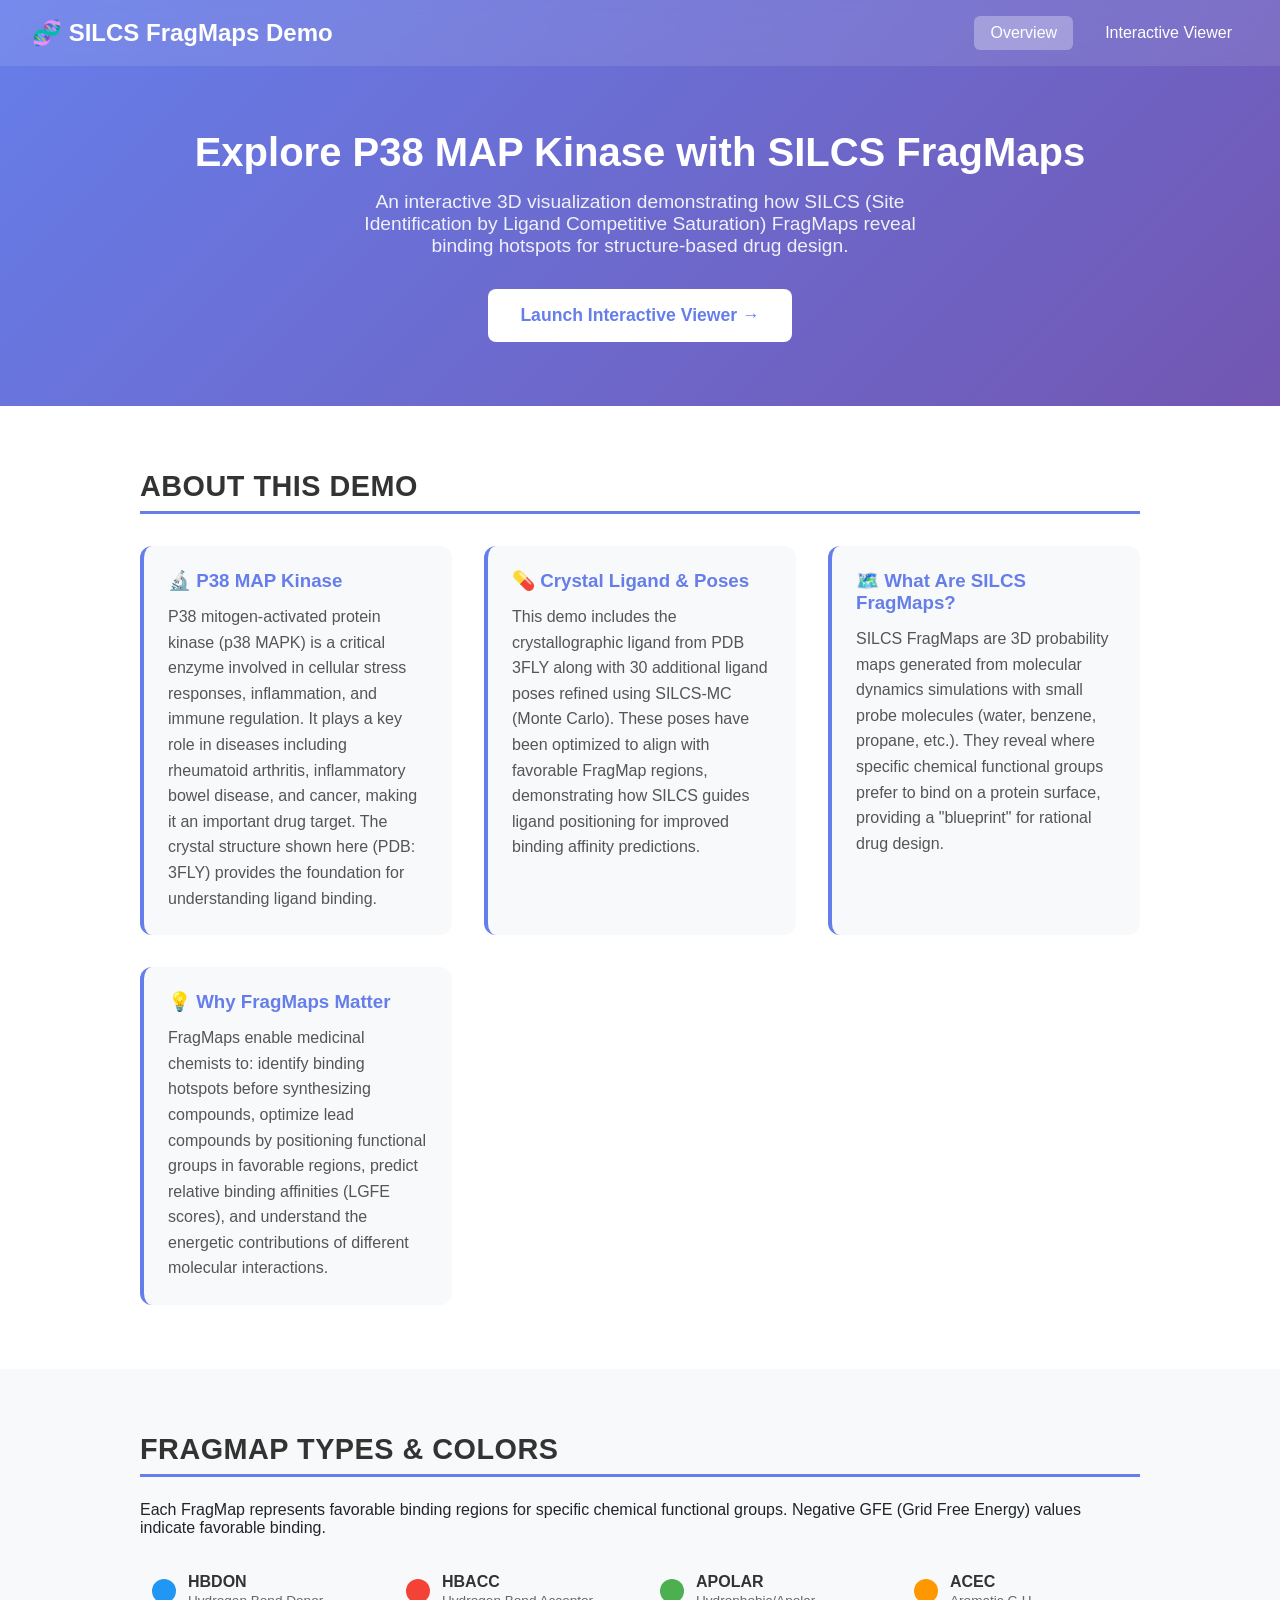
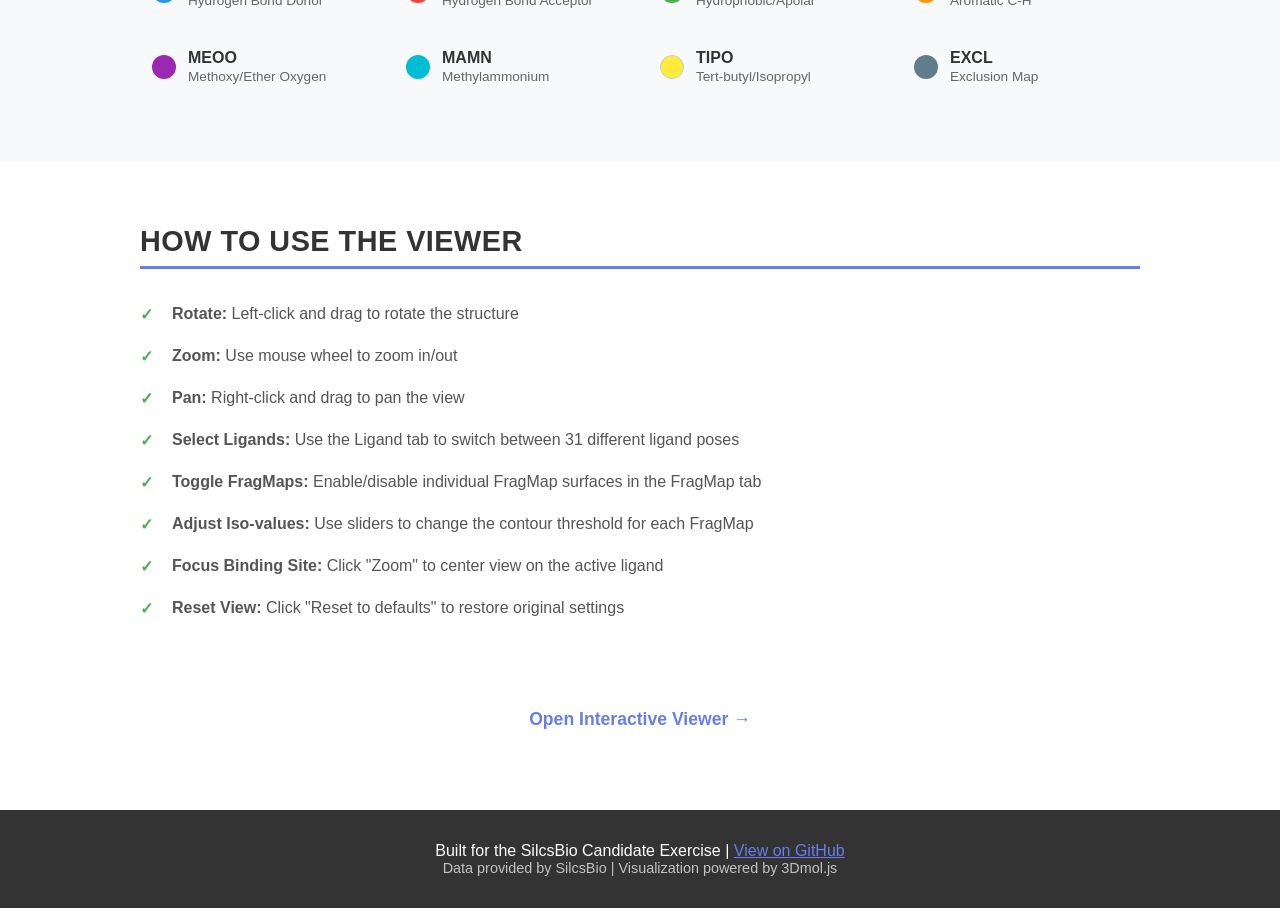
==== overview.html @ a6a3f6ce "InitialDraft" ====
<!DOCTYPE html>
<html lang="en">
<head>
    <meta charset="UTF-8">
    <meta name="viewport" content="width=device-width, initial-scale=1.0">
    <title>SILCS FragMaps Demo - P38 MAP Kinase</title>
    <link rel="stylesheet" href="styles/main.css">
    <style>
        /* Overview page specific styles */
        .overview-page {
            min-height: 100vh;
            background: linear-gradient(135deg, #667eea 0%, #764ba2 100%);
        }
        
        .overview-header {
            background: rgba(255,255,255,0.1);
            backdrop-filter: blur(10px);
            padding: 1rem 2rem;
            display: flex;
            justify-content: space-between;
            align-items: center;
        }
        
        .overview-header h1 {
            color: white;
            font-size: 1.5rem;
            margin: 0;
        }
        
        .nav-links {
            display: flex;
            gap: 1rem;
        }
        
        .nav-link {
            color: white;
            text-decoration: none;
            padding: 0.5rem 1rem;
            border-radius: 6px;
            transition: background 0.2s;
        }
        
        .nav-link:hover {
            background: rgba(255,255,255,0.2);
        }
        
        .nav-link.active {
            background: rgba(255,255,255,0.3);
        }
        
        .hero-section {
            text-align: center;
            padding: 4rem 2rem;
            color: white;
        }
        
        .hero-section h2 {
            font-size: 2.5rem;
            margin-bottom: 1rem;
        }
        
        .hero-section p {
            font-size: 1.2rem;
            opacity: 0.9;
            max-width: 600px;
            margin: 0 auto;
        }
        
        .cta-button {
            display: inline-block;
            margin-top: 2rem;
            padding: 1rem 2rem;
            background: white;
            color: #667eea;
            text-decoration: none;
            border-radius: 8px;
            font-weight: 600;
            font-size: 1.1rem;
            transition: transform 0.2s, box-shadow 0.2s;
        }
        
        .cta-button:hover {
            transform: translateY(-2px);
            box-shadow: 0 10px 30px rgba(0,0,0,0.2);
        }
        
        .content-section {
            background: white;
            padding: 4rem 2rem;
        }
        
        .content-container {
            max-width: 1000px;
            margin: 0 auto;
        }
        
        .section-title {
            font-size: 1.8rem;
            color: #333;
            margin-bottom: 1.5rem;
            padding-bottom: 0.5rem;
            border-bottom: 3px solid #667eea;
        }
        
        .info-grid {
            display: grid;
            grid-template-columns: repeat(auto-fit, minmax(300px, 1fr));
            gap: 2rem;
            margin-top: 2rem;
        }
        
        .info-card {
            background: #f8f9fa;
            border-radius: 12px;
            padding: 1.5rem;
            border-left: 4px solid #667eea;
        }
        
        .info-card h3 {
            color: #667eea;
            margin-top: 0;
            margin-bottom: 0.75rem;
        }
        
        .info-card p {
            color: #555;
            line-height: 1.6;
            margin: 0;
        }
        
        .fragmap-legend {
            display: grid;
            grid-template-columns: repeat(auto-fit, minmax(200px, 1fr));
            gap: 1rem;
            margin-top: 1.5rem;
        }
        
        .legend-item {
            display: flex;
            align-items: center;
            gap: 0.75rem;
            padding: 0.75rem;
            background: #f8f9fa;
            border-radius: 8px;
        }
        
        .legend-color {
            width: 24px;
            height: 24px;
            border-radius: 50%;
            flex-shrink: 0;
        }
        
        .legend-text strong {
            display: block;
            color: #333;
        }
        
        .legend-text span {
            font-size: 0.85rem;
            color: #666;
        }
        
        .features-section {
            background: #f8f9fa;
            padding: 4rem 2rem;
        }
        
        .feature-list {
            list-style: none;
            padding: 0;
            margin: 0;
        }
        
        .feature-list li {
            padding: 0.75rem 0;
            padding-left: 2rem;
            position: relative;
            color: #555;
        }
        
        .feature-list li::before {
            content: "✓";
            position: absolute;
            left: 0;
            color: #4CAF50;
            font-weight: bold;
        }
        
        footer {
            background: #333;
            color: white;
            text-align: center;
            padding: 2rem;
        }
        
        footer a {
            color: #667eea;
        }
    </style>
</head>
<body class="overview-page">
    <!-- Navigation Header -->
    <header class="overview-header">
        <h1>🧬 SILCS FragMaps Demo</h1>
        <nav class="nav-links">
            <a href="overview.html" class="nav-link active">Overview</a>
            <a href="index.html" class="nav-link">Interactive Viewer</a>
        </nav>
    </header>

    <!-- Hero Section -->
    <section class="hero-section">
        <h2>Explore P38 MAP Kinase with SILCS FragMaps</h2>
        <p>An interactive 3D visualization demonstrating how SILCS (Site Identification by Ligand Competitive Saturation) FragMaps reveal binding hotspots for structure-based drug design.</p>
        <a href="index.html" class="cta-button">Launch Interactive Viewer →</a>
    </section>

    <!-- Scientific Background -->
    <section class="content-section">
        <div class="content-container">
            <h2 class="section-title">About This Demo</h2>
            
            <div class="info-grid">
                <div class="info-card">
                    <h3>🔬 P38 MAP Kinase</h3>
                    <p>P38 mitogen-activated protein kinase (p38 MAPK) is a critical enzyme involved in cellular stress responses, inflammation, and immune regulation. It plays a key role in diseases including rheumatoid arthritis, inflammatory bowel disease, and cancer, making it an important drug target. The crystal structure shown here (PDB: 3FLY) provides the foundation for understanding ligand binding.</p>
                </div>
                
                <div class="info-card">
                    <h3>💊 Crystal Ligand & Poses</h3>
                    <p>This demo includes the crystallographic ligand from PDB 3FLY along with 30 additional ligand poses refined using SILCS-MC (Monte Carlo). These poses have been optimized to align with favorable FragMap regions, demonstrating how SILCS guides ligand positioning for improved binding affinity predictions.</p>
                </div>
                
                <div class="info-card">
                    <h3>🗺️ What Are SILCS FragMaps?</h3>
                    <p>SILCS FragMaps are 3D probability maps generated from molecular dynamics simulations with small probe molecules (water, benzene, propane, etc.). They reveal where specific chemical functional groups prefer to bind on a protein surface, providing a "blueprint" for rational drug design.</p>
                </div>
                
                <div class="info-card">
                    <h3>💡 Why FragMaps Matter</h3>
                    <p>FragMaps enable medicinal chemists to: identify binding hotspots before synthesizing compounds, optimize lead compounds by positioning functional groups in favorable regions, predict relative binding affinities (LGFE scores), and understand the energetic contributions of different molecular interactions.</p>
                </div>
            </div>
        </div>
    </section>

    <!-- FragMap Legend -->
    <section class="features-section">
        <div class="content-container">
            <h2 class="section-title">FragMap Types & Colors</h2>
            <p>Each FragMap represents favorable binding regions for specific chemical functional groups. Negative GFE (Grid Free Energy) values indicate favorable binding.</p>
            
            <div class="fragmap-legend">
                <div class="legend-item">
                    <div class="legend-color" style="background: #2196F3;"></div>
                    <div class="legend-text">
                        <strong>HBDON</strong>
                        <span>Hydrogen Bond Donor</span>
                    </div>
                </div>
                <div class="legend-item">
                    <div class="legend-color" style="background: #F44336;"></div>
                    <div class="legend-text">
                        <strong>HBACC</strong>
                        <span>Hydrogen Bond Acceptor</span>
                    </div>
                </div>
                <div class="legend-item">
                    <div class="legend-color" style="background: #4CAF50;"></div>
                    <div class="legend-text">
                        <strong>APOLAR</strong>
                        <span>Hydrophobic/Apolar</span>
                    </div>
                </div>
                <div class="legend-item">
                    <div class="legend-color" style="background: #FF9800;"></div>
                    <div class="legend-text">
                        <strong>ACEC</strong>
                        <span>Aromatic C-H</span>
                    </div>
                </div>
                <div class="legend-item">
                    <div class="legend-color" style="background: #9C27B0;"></div>
                    <div class="legend-text">
                        <strong>MEOO</strong>
                        <span>Methoxy/Ether Oxygen</span>
                    </div>
                </div>
                <div class="legend-item">
                    <div class="legend-color" style="background: #00BCD4;"></div>
                    <div class="legend-text">
                        <strong>MAMN</strong>
                        <span>Methylammonium</span>
                    </div>
                </div>
                <div class="legend-item">
                    <div class="legend-color" style="background: #FFEB3B; border: 1px solid #ccc;"></div>
                    <div class="legend-text">
                        <strong>TIPO</strong>
                        <span>Tert-butyl/Isopropyl</span>
                    </div>
                </div>
                <div class="legend-item">
                    <div class="legend-color" style="background: #607D8B;"></div>
                    <div class="legend-text">
                        <strong>EXCL</strong>
                        <span>Exclusion Map</span>
                    </div>
                </div>
            </div>
        </div>
    </section>

    <!-- How to Use -->
    <section class="content-section">
        <div class="content-container">
            <h2 class="section-title">How to Use the Viewer</h2>
            
            <ul class="feature-list">
                <li><strong>Rotate:</strong> Left-click and drag to rotate the structure</li>
                <li><strong>Zoom:</strong> Use mouse wheel to zoom in/out</li>
                <li><strong>Pan:</strong> Right-click and drag to pan the view</li>
                <li><strong>Select Ligands:</strong> Use the Ligand tab to switch between 31 different ligand poses</li>
                <li><strong>Toggle FragMaps:</strong> Enable/disable individual FragMap surfaces in the FragMap tab</li>
                <li><strong>Adjust Iso-values:</strong> Use sliders to change the contour threshold for each FragMap</li>
                <li><strong>Focus Binding Site:</strong> Click "Zoom" to center view on the active ligand</li>
                <li><strong>Reset View:</strong> Click "Reset to defaults" to restore original settings</li>
            </ul>
            
            <div style="text-align: center; margin-top: 2rem;">
                <a href="index.html" class="cta-button">Open Interactive Viewer →</a>
            </div>
        </div>
    </section>

    <!-- Footer -->
    <footer>
        <p>Built for the SilcsBio Candidate Exercise | <a href="https://github.com/vijayvanapalli96/silcs-fragmaps-demo" target="_blank">View on GitHub</a></p>
        <p style="opacity: 0.7; font-size: 0.9rem;">Data provided by SilcsBio | Visualization powered by 3Dmol.js</p>
    </footer>
</body>
</html>
---- styles/main.css ----
/* ============================================
   SILCS FragMaps Viewer - Minimal Production UI
   ============================================ */

:root {
    /* Clean, professional color palette */
    --bg-primary: #ffffff;
    --bg-secondary: #f8f9fa;
    --bg-tertiary: #e9ecef;
    --text-primary: #212529;
    --text-secondary: #6c757d;
    --accent-primary: #0d6efd;
    --accent-hover: #0b5ed7;
    --border-color: #dee2e6;
    --border-light: #e9ecef;
    
    /* Spacing */
    --spacing-xs: 0.25rem;
    --spacing-sm: 0.5rem;
    --spacing-md: 1rem;
    --spacing-lg: 1.5rem;
    
    /* Typography */
    --font-primary: -apple-system, BlinkMacSystemFont, 'Segoe UI', Roboto, 'Helvetica Neue', Arial, sans-serif;
    --font-size-sm: 0.875rem;
    --font-size-base: 1rem;
    
    /* Layout - ADJUST PANEL WIDTH HERE */
    --header-height: 50px;
    --panel-width: 350px;  /* Change this value to make panel wider/narrower */
}

/* ============================================
   Base Styles
   ============================================ */

* {
    margin: 0;
    padding: 0;
    box-sizing: border-box;
}

body {
    font-family: var(--font-primary);
    font-size: var(--font-size-base);
    background-color: var(--bg-secondary);
    color: var(--text-primary);
    overflow: hidden;
    height: 100vh;
    display: flex;
    flex-direction: column;
}

/* ============================================
   Header
   ============================================ */

.app-header {
    height: var(--header-height);
    background-color: var(--bg-primary);
    border-bottom: 1px solid var(--border-color);
    display: flex;
    justify-content: space-between;
    align-items: center;
    padding: 0 var(--spacing-lg);
    flex-shrink: 0;
}

.header-left {
    display: flex;
    align-items: center;
    gap: var(--spacing-lg);
}

.app-title {
    font-size: 1.125rem;
    font-weight: 600;
    color: var(--text-primary);
}

.protein-label {
    font-size: var(--font-size-sm);
    color: var(--text-secondary);
    padding: 0.25rem 0.75rem;
    background-color: var(--bg-secondary);
    border-radius: 4px;
}

.header-right {
    display: flex;
    gap: var(--spacing-sm);
}

/* Navigation links */
.header-nav {
    display: flex;
    gap: var(--spacing-sm);
}

.header-nav .nav-link {
    text-decoration: none;
    color: var(--text-secondary);
    padding: 0.35rem 0.75rem;
    border-radius: 4px;
    font-size: var(--font-size-sm);
    transition: all 0.2s ease;
}

.header-nav .nav-link:hover {
    background-color: var(--bg-secondary);
    color: var(--text-primary);
}

.header-nav .nav-link.active {
    background-color: var(--accent-primary);
    color: white;
}

.back-link {
    text-decoration: none;
    color: var(--text-secondary);
    font-size: 1.25rem;
    padding: 0.25rem 0.5rem;
    border-radius: 4px;
    transition: all 0.2s ease;
}

.back-link:hover {
    background-color: var(--bg-secondary);
    color: var(--text-primary);
}

.btn-icon {
    background: none;
    border: 1px solid var(--border-color);
    border-radius: 4px;
    padding: 0.5rem;
    cursor: pointer;
    color: var(--text-secondary);
    display: flex;
    align-items: center;
    justify-content: center;
    transition: all 0.2s ease;
}

.btn-icon:hover {
    background-color: var(--bg-secondary);
    color: var(--text-primary);
    border-color: var(--accent-primary);
}

/* ============================================
   Main Layout
   ============================================ */

.app-container {
    display: flex;
    flex: 1;
    overflow: hidden;
    height: calc(100vh - var(--header-height));
}

/* ============================================
   3D Viewer Container
   ============================================ */

.viewer-container {
    flex: 1;
    position: relative;
    background-color: #000000;
    overflow: hidden;
}

#molstar-viewer {
    width: 100%;
    height: 100%;
}

/* Loading Overlay */
.loading-overlay {
    position: absolute;
    top: 0;
    left: 0;
    width: 100%;
    height: 100%;
    background-color: rgba(0, 0, 0, 0.85);
    display: flex;
    flex-direction: column;
    justify-content: center;
    align-items: center;
    z-index: 1000;
    transition: opacity 0.3s ease;
}

.loading-overlay.hidden {
    opacity: 0;
    pointer-events: none;
}

.spinner {
    width: 40px;
    height: 40px;
    border: 3px solid rgba(255, 255, 255, 0.2);
    border-top: 3px solid var(--accent-primary);
    border-radius: 50%;
    animation: spin 0.8s linear infinite;
}

@keyframes spin {
    0% { transform: rotate(0deg); }
    100% { transform: rotate(360deg); }
}

.loading-overlay p {
    margin-top: var(--spacing-md);
    color: #ffffff;
    font-size: var(--font-size-sm);
}

/* ============================================
   Control Panel (Right Sidebar)
   ============================================ */

.control-panel {
    width: var(--panel-width);
    background-color: var(--bg-primary);
    border-left: 1px solid var(--border-color);
    display: flex;
    flex-direction: column;
    overflow: hidden;
}

/* Tab Navigation */
.tab-nav {
    display: flex;
    border-bottom: 1px solid var(--border-color);
    background-color: var(--bg-secondary);
}

.tab-button {
    flex: 1;
    padding: 0.75rem 0.5rem;
    background: none;
    border: none;
    border-bottom: 2px solid transparent;
    font-size: var(--font-size-sm);
    font-weight: 500;
    color: var(--text-secondary);
    cursor: pointer;
    transition: all 0.2s ease;
}

.tab-button:hover {
    color: var(--text-primary);
    background-color: var(--bg-tertiary);
}

.tab-button.active {
    color: var(--accent-primary);
    border-bottom-color: var(--accent-primary);
    background-color: var(--bg-primary);
}

/* Tab Content */
.tab-content {
    flex: 1;
    overflow-y: auto;
    overflow-x: hidden;
}

.tab-pane {
    display: none;
    padding: var(--spacing-md);
}

.tab-pane.active {
    display: block;
}

/* Scrollbar Styling */
.tab-content::-webkit-scrollbar {
    width: 6px;
}

.tab-content::-webkit-scrollbar-track {
    background: var(--bg-secondary);
}

.tab-content::-webkit-scrollbar-thumb {
    background: var(--border-color);
    border-radius: 3px;
}

.tab-content::-webkit-scrollbar-thumb:hover {
    background: var(--text-secondary);
}

/* ============================================
   Control Elements
   ============================================ */

.section-title {
    font-size: var(--font-size-sm);
    font-weight: 600;
    color: var(--text-secondary);
    text-transform: uppercase;
    letter-spacing: 0.5px;
    margin-bottom: var(--spacing-md);
    padding-bottom: var(--spacing-sm);
    border-bottom: 1px solid var(--border-light);
}

.control-group {
    margin-bottom: var(--spacing-lg);
}

.control-item {
    display: flex;
    align-items: center;
    gap: var(--spacing-sm);
    padding: 0.6rem 0;
    cursor: pointer;
    font-size: var(--font-size-sm);
    transition: color 0.2s ease;
}

.control-item:hover {
    color: var(--accent-primary);
}

.control-item input[type="checkbox"] {
    width: 16px;
    height: 16px;
    cursor: pointer;
    accent-color: var(--accent-primary);
}

.control-actions {
    display: flex;
    gap: var(--spacing-sm);
    margin-bottom: var(--spacing-lg);
}

.btn-compact {
    flex: 1;
    padding: 0.5rem 0.75rem;
    background-color: var(--bg-secondary);
    border: 1px solid var(--border-color);
    border-radius: 4px;
    font-size: var(--font-size-sm);
    color: var(--text-primary);
    cursor: pointer;
    transition: all 0.2s ease;
    font-weight: 500;
}

.btn-compact:hover {
    background-color: var(--accent-primary);
    color: #ffffff;
    border-color: var(--accent-primary);
}

.select-control {
    width: 100%;
    padding: 0.6rem;
    background-color: var(--bg-secondary);
    border: 1px solid var(--border-color);
    border-radius: 4px;
    font-size: var(--font-size-sm);
    color: var(--text-primary);
    cursor: pointer;
    margin-bottom: var(--spacing-lg);
    transition: border-color 0.2s ease;
}

.select-control:hover {
    border-color: var(--accent-primary);
}

.select-control:focus {
    outline: none;
    border-color: var(--accent-primary);
    box-shadow: 0 0 0 3px rgba(13, 110, 253, 0.1);
}

/* ============================================
   FragMap Controls
   ============================================ */

.fragmap-list {
    display: flex;
    flex-direction: column;
    gap: 0.5rem;
}

.fragmap-item {
    padding: 0.75rem;
    background-color: var(--bg-secondary);
    border: 1px solid var(--border-light);
    border-radius: 4px;
    transition: all 0.2s ease;
}

.fragmap-item:hover {
    border-color: var(--accent-primary);
    background-color: var(--bg-tertiary);
}

.fragmap-header {
    display: flex;
    justify-content: space-between;
    align-items: center;
    margin-bottom: 0.5rem;
}

.fragmap-name {
    font-size: var(--font-size-sm);
    font-weight: 500;
    display: flex;
    align-items: center;
    gap: 0.5rem;
}

.fragmap-color {
    width: 14px;
    height: 14px;
    border-radius: 2px;
    border: 1px solid rgba(0, 0, 0, 0.1);
}

.fragmap-toggle {
    position: relative;
    width: 42px;
    height: 22px;
}

.fragmap-toggle input[type="checkbox"] {
    opacity: 0;
    width: 0;
    height: 0;
}

.toggle-slider {
    position: absolute;
    cursor: pointer;
    top: 0;
    left: 0;
    right: 0;
    bottom: 0;
    background-color: #ccc;
    transition: 0.3s;
    border-radius: 11px;
}

.toggle-slider:before {
    position: absolute;
    content: "";
    height: 16px;
    width: 16px;
    left: 3px;
    bottom: 3px;
    background-color: white;
    transition: 0.3s;
    border-radius: 50%;
}

input[type="checkbox"]:checked + .toggle-slider {
    background-color: var(--accent-primary);
}

input[type="checkbox"]:checked + .toggle-slider:before {
    transform: translateX(20px);
}

.isovalue-control {
    margin-top: 0.5rem;
}

.isovalue-label {
    font-size: 0.75rem;
    color: var(--text-secondary);
    display: flex;
    justify-content: space-between;
    margin-bottom: 0.25rem;
}

.isovalue-value {
    color: var(--text-primary);
    font-weight: 500;
}

input[type="range"] {
    width: 100%;
    height: 4px;
    background: var(--border-color);
    outline: none;
    border-radius: 2px;
    -webkit-appearance: none;
}

input[type="range"]::-webkit-slider-thumb {
    -webkit-appearance: none;
    appearance: none;
    width: 14px;
    height: 14px;
    background: var(--accent-primary);
    cursor: pointer;
    border-radius: 50%;
}

input[type="range"]::-webkit-slider-thumb:hover {
    background: var(--accent-hover);
}

input[type="range"]::-moz-range-thumb {
    width: 14px;
    height: 14px;
    background: var(--accent-primary);
    cursor: pointer;
    border-radius: 50%;
    border: none;
}

/* ============================================
   Information Display
   ============================================ */

.info-group {
    background-color: var(--bg-secondary);
    border-radius: 4px;
    padding: var(--spacing-md);
}

.info-item {
    display: flex;
    justify-content: space-between;
    align-items: center;
    padding: 0.5rem 0;
    border-bottom: 1px solid var(--border-light);
    font-size: var(--font-size-sm);
}

.info-item:last-child {
    border-bottom: none;
}

.info-label {
    color: var(--text-secondary);
    font-weight: 500;
}

.info-value {
    color: var(--text-primary);
    font-weight: 600;
}

/* ============================================
   Responsive Design
   ============================================ */

@media (max-width: 1200px) {
    :root {
        --panel-width: 240px;
    }
}

@media (max-width: 900px) {
    .app-container {
        flex-direction: column;
    }
    
    .control-panel {
        width: 100%;
        max-height: 40vh;
        border-left: none;
        border-top: 1px solid var(--border-color);
    }
    
    .viewer-container {
        height: 60vh;
    }
}

/* ============================================
   Utility Classes
   ============================================ */

.hidden {
    display: none !important;
}

/* ============================================
   Notifications
   ============================================ */

.notification {
    position: fixed;
    top: 80px;
    right: 20px;
    padding: 1rem 3rem 1rem 1rem;
    background: white;
    border-radius: 6px;
    box-shadow: 0 4px 12px rgba(0, 0, 0, 0.15);
    z-index: 10000;
    max-width: 400px;
    font-size: var(--font-size-sm);
    animation: slideIn 0.3s ease;
}

@keyframes slideIn {
    from {
        transform: translateX(400px);
        opacity: 0;
    }
    to {
        transform: translateX(0);
        opacity: 1;
    }
}

.notification-error {
    border-left: 4px solid #dc3545;
    color: #721c24;
    background-color: #f8d7da;
}

.notification-success {
    border-left: 4px solid #28a745;
    color: #155724;
    background-color: #d4edda;
}

.notification-info {
    border-left: 4px solid var(--accent-primary);
    color: #004085;
    background-color: #d1ecf1;
}

.notification-close {
    position: absolute;
    top: 0.5rem;
    right: 0.5rem;
    background: none;
    border: none;
    font-size: 1.5rem;
    line-height: 1;
    cursor: pointer;
    color: inherit;
    opacity: 0.5;
    transition: opacity 0.2s;
}

.notification-close:hover {
    opacity: 1;
}
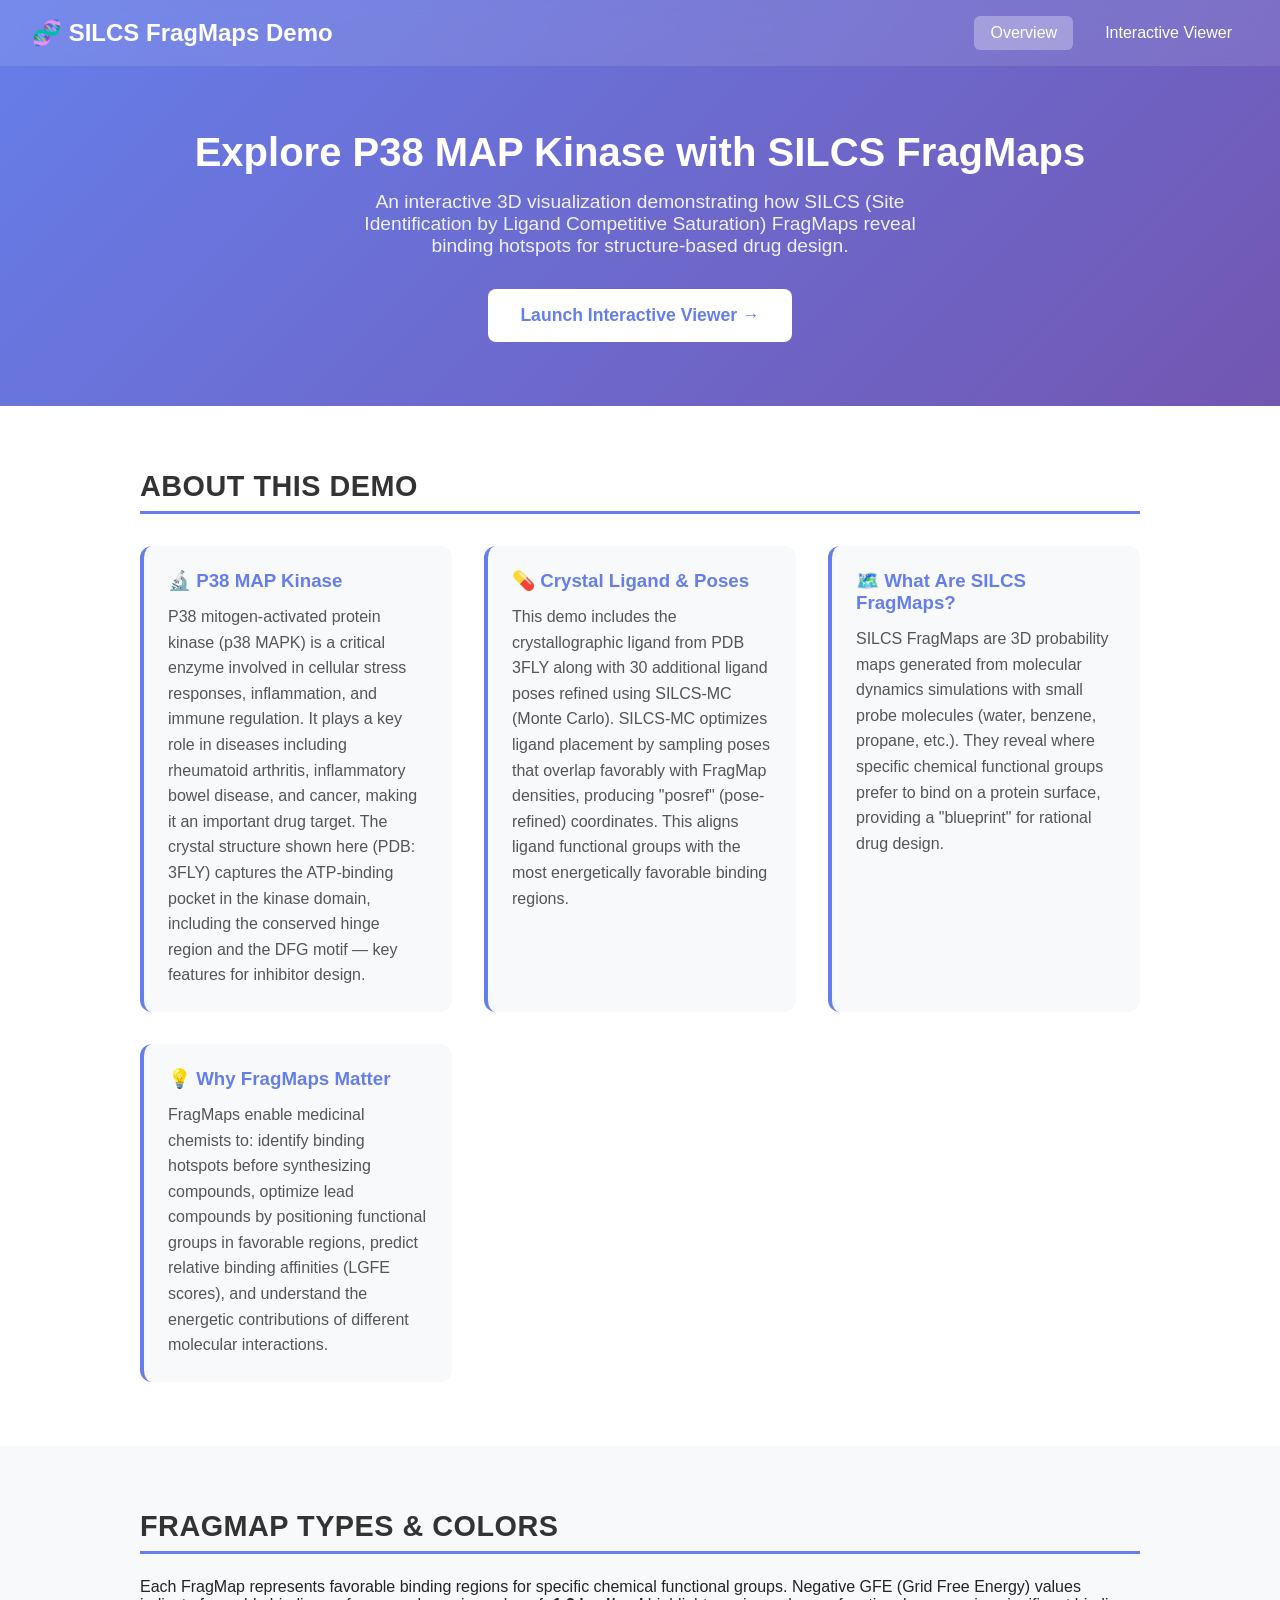
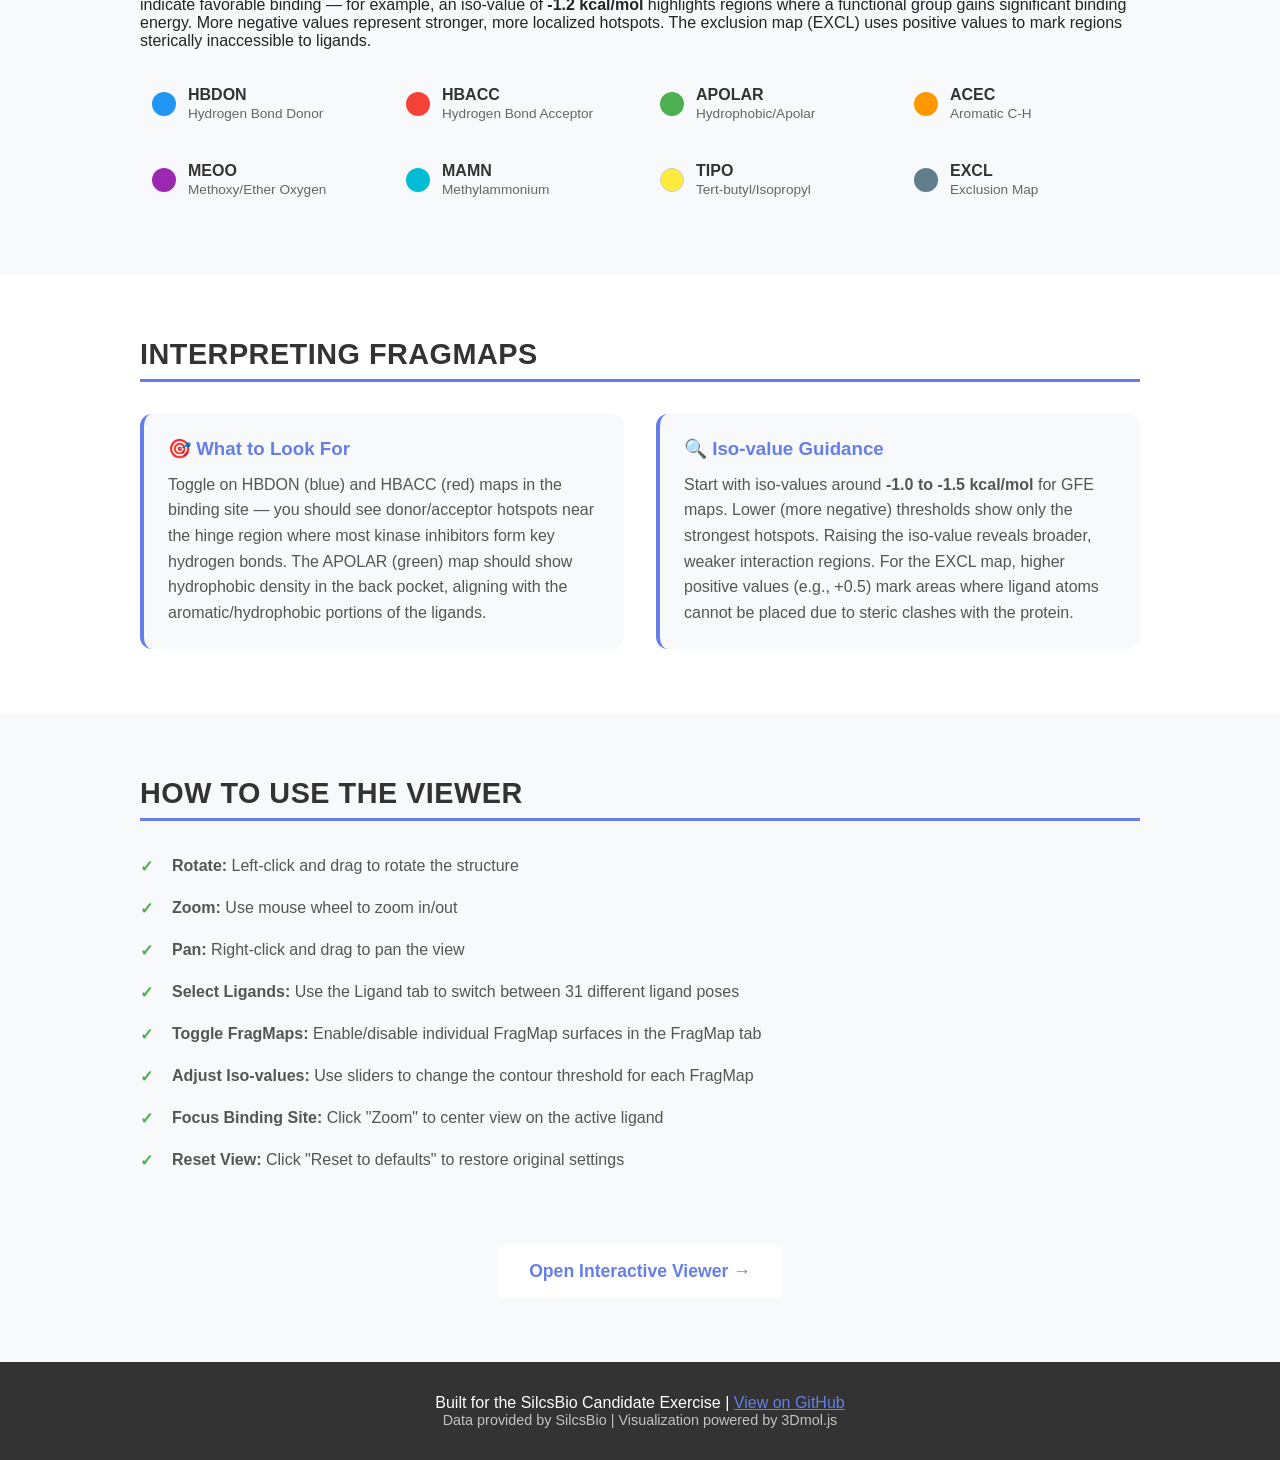
==== commit ba3af388: "Clean up codebase, improve README, remove unused files" ====
--- a/overview.html
+++ b/overview.html
@@ -224,12 +224,12 @@
             <div class="info-grid">
                 <div class="info-card">
                     <h3>🔬 P38 MAP Kinase</h3>
-                    <p>P38 mitogen-activated protein kinase (p38 MAPK) is a critical enzyme involved in cellular stress responses, inflammation, and immune regulation. It plays a key role in diseases including rheumatoid arthritis, inflammatory bowel disease, and cancer, making it an important drug target. The crystal structure shown here (PDB: 3FLY) provides the foundation for understanding ligand binding.</p>
+                    <p>P38 mitogen-activated protein kinase (p38 MAPK) is a critical enzyme involved in cellular stress responses, inflammation, and immune regulation. It plays a key role in diseases including rheumatoid arthritis, inflammatory bowel disease, and cancer, making it an important drug target. The crystal structure shown here (PDB: 3FLY) captures the ATP-binding pocket in the kinase domain, including the conserved hinge region and the DFG motif — key features for inhibitor design.</p>
                 </div>
                 
                 <div class="info-card">
                     <h3>💊 Crystal Ligand & Poses</h3>
-                    <p>This demo includes the crystallographic ligand from PDB 3FLY along with 30 additional ligand poses refined using SILCS-MC (Monte Carlo). These poses have been optimized to align with favorable FragMap regions, demonstrating how SILCS guides ligand positioning for improved binding affinity predictions.</p>
+                    <p>This demo includes the crystallographic ligand from PDB 3FLY along with 30 additional ligand poses refined using SILCS-MC (Monte Carlo). SILCS-MC optimizes ligand placement by sampling poses that overlap favorably with FragMap densities, producing "posref" (pose-refined) coordinates. This aligns ligand functional groups with the most energetically favorable binding regions.</p>
                 </div>
                 
                 <div class="info-card">
@@ -249,7 +249,7 @@
     <section class="features-section">
         <div class="content-container">
             <h2 class="section-title">FragMap Types & Colors</h2>
-            <p>Each FragMap represents favorable binding regions for specific chemical functional groups. Negative GFE (Grid Free Energy) values indicate favorable binding.</p>
+            <p>Each FragMap represents favorable binding regions for specific chemical functional groups. Negative GFE (Grid Free Energy) values indicate favorable binding — for example, an iso-value of <strong>-1.2 kcal/mol</strong> highlights regions where a functional group gains significant binding energy. More negative values represent stronger, more localized hotspots. The exclusion map (EXCL) uses positive values to mark regions sterically inaccessible to ligands.</p>
             
             <div class="fragmap-legend">
                 <div class="legend-item">
@@ -314,6 +314,25 @@
 
     <!-- How to Use -->
     <section class="content-section">
+        <div class="content-container">
+            <h2 class="section-title">Interpreting FragMaps</h2>
+            
+            <div class="info-grid">
+                <div class="info-card">
+                    <h3>🎯 What to Look For</h3>
+                    <p>Toggle on HBDON (blue) and HBACC (red) maps in the binding site — you should see donor/acceptor hotspots near the hinge region where most kinase inhibitors form key hydrogen bonds. The APOLAR (green) map should show hydrophobic density in the back pocket, aligning with the aromatic/hydrophobic portions of the ligands.</p>
+                </div>
+                
+                <div class="info-card">
+                    <h3>🔍 Iso-value Guidance</h3>
+                    <p>Start with iso-values around <strong>-1.0 to -1.5 kcal/mol</strong> for GFE maps. Lower (more negative) thresholds show only the strongest hotspots. Raising the iso-value reveals broader, weaker interaction regions. For the EXCL map, higher positive values (e.g., +0.5) mark areas where ligand atoms cannot be placed due to steric clashes with the protein.</p>
+                </div>
+            </div>
+        </div>
+    </section>
+
+    <!-- How to Use -->
+    <section class="features-section">
         <div class="content-container">
             <h2 class="section-title">How to Use the Viewer</h2>
             
--- a/styles/main.css
+++ b/styles/main.css
@@ -1,9 +1,8 @@
 /* ============================================
-   SILCS FragMaps Viewer - Minimal Production UI
+   SILCS FragMaps Viewer
    ============================================ */
 
 :root {
-    /* Clean, professional color palette */
     --bg-primary: #ffffff;
     --bg-secondary: #f8f9fa;
     --bg-tertiary: #e9ecef;
@@ -14,20 +13,17 @@
     --border-color: #dee2e6;
     --border-light: #e9ecef;
     
-    /* Spacing */
     --spacing-xs: 0.25rem;
     --spacing-sm: 0.5rem;
     --spacing-md: 1rem;
     --spacing-lg: 1.5rem;
     
-    /* Typography */
     --font-primary: -apple-system, BlinkMacSystemFont, 'Segoe UI', Roboto, 'Helvetica Neue', Arial, sans-serif;
     --font-size-sm: 0.875rem;
     --font-size-base: 1rem;
     
-    /* Layout - ADJUST PANEL WIDTH HERE */
     --header-height: 50px;
-    --panel-width: 350px;  /* Change this value to make panel wider/narrower */
+    --panel-width: 350px;
 }
 
 /* ============================================
@@ -171,7 +167,7 @@
     overflow: hidden;
 }
 
-#molstar-viewer {
+#viewer-container {
     width: 100%;
     height: 100%;
 }
@@ -496,6 +492,7 @@
     outline: none;
     border-radius: 2px;
     -webkit-appearance: none;
+    appearance: none;
 }
 
 input[type="range"]::-webkit-slider-thumb {
